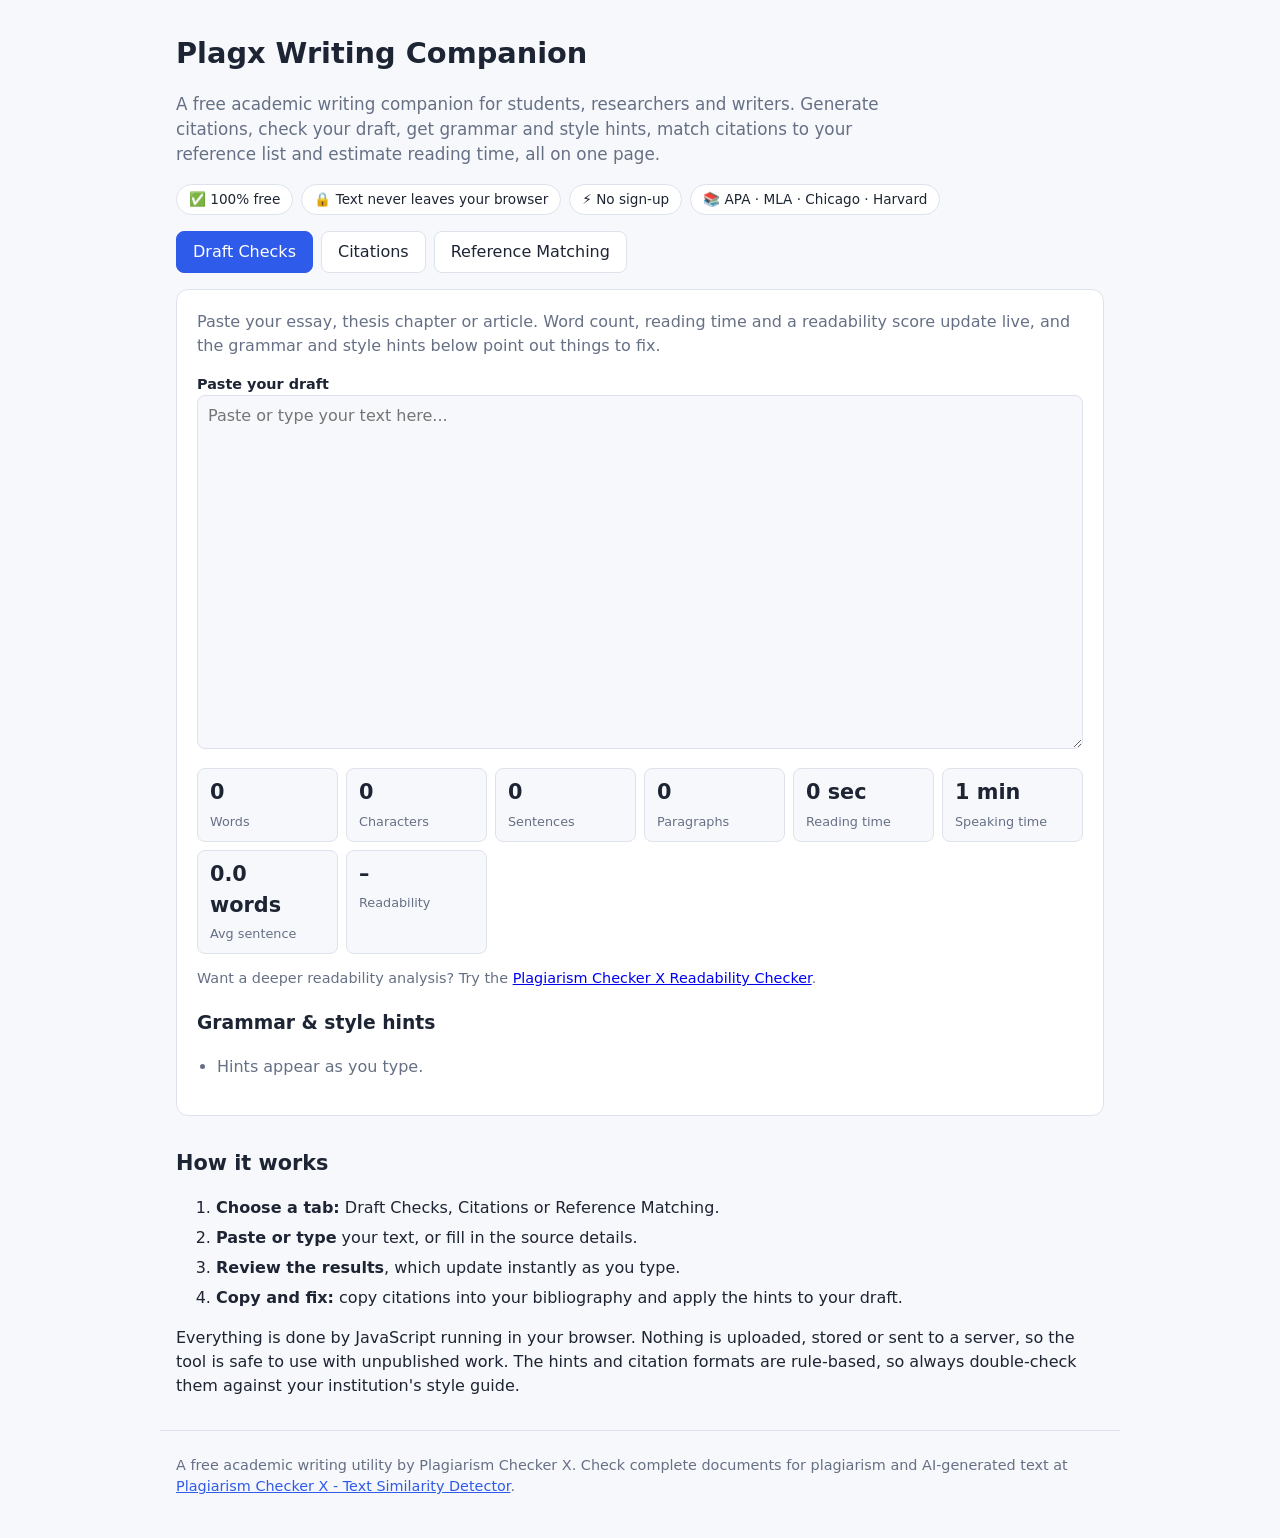
==== index.html @ 9433d222 "Remove features cards section" ====
<!doctype html>
<html lang="en">
<head>
<meta charset="utf-8">
<meta name="viewport" content="width=device-width, initial-scale=1">
<title>Plagx Writing Companion – Free Citation & Draft Checker</title>
<meta name="description" content="Free browser-based academic writing companion: citation generator (APA, MLA, Chicago, Harvard), draft checks, grammar hints, reference matching and reading time. Runs entirely in your browser.">
<link rel="canonical" href="https://plagiarismcheckerx.github.io/plagx-writing-companion/">
<link rel="stylesheet" href="style.css">
</head>
<body>
<header>
  <h1>Plagx Writing Companion</h1>
  <p class="lead">A free academic writing companion for students, researchers and writers. Generate citations, check your draft, get grammar and style hints, match citations to your reference list and estimate reading time, all on one page.</p>
  <ul class="pills">
    <li>✅ 100% free</li><li>🔒 Text never leaves your browser</li><li>⚡ No sign-up</li><li>📚 APA · MLA · Chicago · Harvard</li>
  </ul>
</header>

<nav class="tabs" role="tablist">
  <button class="tab active" data-tab="draft">Draft Checks</button>
  <button class="tab" data-tab="cite">Citations</button>
  <button class="tab" data-tab="refs">Reference Matching</button>
</nav>

<main>
  <section id="draft" class="panel active">
    <p class="intro">Paste your essay, thesis chapter or article. Word count, reading time and a readability score update live, and the grammar and style hints below point out things to fix.</p>
    <label for="draftText">Paste your draft</label>
    <textarea id="draftText" rows="14" placeholder="Paste or type your text here..."></textarea>
    <div class="stats" id="stats"></div>
    <p class="muted small">Want a deeper readability analysis? Try the <a href="https://plagiarismcheckerx.com/readability-checker?utm_source=github_pages&amp;utm_medium=referral&amp;utm_campaign=writing_companion">Plagiarism Checker X Readability Checker</a>.</p>
    <h3>Grammar &amp; style hints</h3>
    <ul id="hints" class="hints"><li class="muted">Hints appear as you type.</li></ul>
  </section>

  <section id="cite" class="panel">
    <p class="intro">Pick a source type and a citation style, then fill in the details. Your formatted reference appears instantly and is ready to copy into your bibliography.</p>
    <div class="grid">
      <label>Source type
        <select id="cType"><option value="book">Book</option><option value="journal">Journal article</option><option value="web">Website</option></select>
      </label>
      <label>Style
        <select id="cStyle"><option>APA</option><option>MLA</option><option>Chicago</option><option>Harvard</option></select>
      </label>
      <label>Authors (Last, First; Last, First)<input id="cAuthors" placeholder="Smith, John; Doe, Jane"></label>
      <label>Title<input id="cTitle"></label>
      <label>Year<input id="cYear" inputmode="numeric"></label>
      <label class="j b">Publisher<input id="cPublisher"></label>
      <label class="j">Journal<input id="cJournal"></label>
      <label class="j">Volume(Issue)<input id="cVolume" placeholder="12(3)"></label>
      <label class="j">Pages<input id="cPages" placeholder="45-67"></label>
      <label class="w">Website name<input id="cSite"></label>
      <label class="w j">URL / DOI<input id="cUrl"></label>
      <label class="w">Accessed date<input id="cAccessed" type="date"></label>
    </div>
    <div class="output"><p id="cOut" class="muted">Fill in the fields to generate a citation.</p>
      <button id="cCopy" type="button">Copy</button></div>
  </section>

  <section id="refs" class="panel">
    <p class="intro">Paste your body text on the left and your reference list on the right, one reference per line. The tool finds author–year citations such as (Smith, 2020), (Lee &amp; Khan, 2019; Ali et al., 2021) or Smith (2020), then shows which citations are missing from your list and which references are never cited.</p>
    <div class="grid two">
      <label>Body text<textarea id="rBody" rows="12"></textarea></label>
      <label>Reference list (one per line)<textarea id="rList" rows="12"></textarea></label>
    </div>
    <div id="rOut"></div>
  </section>

  <section class="about">

    <h2>How it works</h2>
    <ol class="steps">
      <li><b>Choose a tab:</b> Draft Checks, Citations or Reference Matching.</li>
      <li><b>Paste or type</b> your text, or fill in the source details.</li>
      <li><b>Review the results</b>, which update instantly as you type.</li>
      <li><b>Copy and fix:</b> copy citations into your bibliography and apply the hints to your draft.</li>
    </ol>
    <p>Everything is done by JavaScript running in your browser. Nothing is uploaded, stored or sent to a server, so the tool is safe to use with unpublished work. The hints and citation formats are rule-based, so always double-check them against your institution's style guide.</p>

  </section>
</main>

<footer>
  A free academic writing utility by Plagiarism Checker X.
  Check complete documents for plagiarism and AI-generated text at
  <a href="https://plagiarismcheckerx.com/?utm_source=github_pages&amp;utm_medium=referral&amp;utm_campaign=writing_companion">Plagiarism Checker X - Text Similarity Detector</a>.
</footer>
<script src="app.js"></script>
</body>
</html>
---- style.css ----
:root{--bg:#f7f8fb;--card:#fff;--text:#1d2433;--muted:#667085;--accent:#2f5bea;--border:#dde2ec;--warn:#b54708;--ok:#067647;--bad:#b42318}
@media (prefers-color-scheme:dark){:root{--bg:#12151c;--card:#1b202a;--text:#e6e9ef;--muted:#98a2b3;--accent:#7c9bff;--border:#2c3340;--warn:#f79009;--ok:#32d583;--bad:#f97066}}
*{box-sizing:border-box}
body{margin:0;font:16px/1.5 system-ui,-apple-system,Segoe UI,Roboto,sans-serif;background:var(--bg);color:var(--text)}
header,main,footer,.tabs{max-width:960px;margin:0 auto;padding:0 16px}
header{padding-top:32px}
h1{margin:0 0 4px;font-size:1.8rem}
header p,.muted{color:var(--muted)}
.tabs{display:flex;gap:8px;margin-top:16px;flex-wrap:wrap}
.tab{border:1px solid var(--border);background:var(--card);color:var(--text);padding:8px 16px;border-radius:8px;cursor:pointer;font:inherit}
.tab.active{background:var(--accent);color:#fff;border-color:var(--accent)}
.panel{display:none;background:var(--card);border:1px solid var(--border);border-radius:12px;padding:20px;margin:16px 0}
.panel.active{display:block}
label{display:flex;flex-direction:column;gap:4px;font-weight:600;font-size:.9rem}
textarea,input,select{font:inherit;padding:8px 10px;border:1px solid var(--border);border-radius:8px;background:var(--bg);color:var(--text);width:100%;font-weight:400}
textarea{resize:vertical}
.grid{display:grid;grid-template-columns:repeat(auto-fit,minmax(220px,1fr));gap:12px}
.grid.two{grid-template-columns:repeat(auto-fit,minmax(280px,1fr))}
.stats{display:grid;grid-template-columns:repeat(auto-fit,minmax(130px,1fr));gap:8px;margin:12px 0}
.stat{background:var(--bg);border:1px solid var(--border);border-radius:8px;padding:8px 12px}
.stat b{display:block;font-size:1.3rem}
.stat span{color:var(--muted);font-size:.8rem}
.hints{padding-left:20px}
.hints li{margin:4px 0}
.hints .tag{font-size:.75rem;color:var(--warn);font-weight:600;margin-right:6px;text-transform:uppercase}
.output{display:flex;gap:12px;align-items:flex-start;margin-top:16px;padding:12px;background:var(--bg);border-radius:8px}
.output p{flex:1;margin:0}
button#cCopy{border:0;background:var(--accent);color:#fff;padding:8px 14px;border-radius:8px;cursor:pointer;font:inherit}
.ok{color:var(--ok)}.bad{color:var(--bad)}
footer{padding:24px 16px 40px;color:var(--muted);font-size:.9rem;border-top:1px solid var(--border);margin-top:24px}
footer a{color:var(--accent)}
footer small{display:block;margin-top:4px}
.small{font-size:.9rem}
.lead{font-size:1.05rem;max-width:760px}
.pills{list-style:none;padding:0;margin:12px 0 0;display:flex;flex-wrap:wrap;gap:8px}
.pills li{background:var(--card);border:1px solid var(--border);border-radius:999px;padding:4px 12px;font-size:.85rem}
.intro{margin-top:0;color:var(--muted)}
.about{margin:32px 0}
.about h2{font-size:1.3rem;margin:28px 0 12px}
.cards{display:grid;grid-template-columns:repeat(auto-fit,minmax(210px,1fr));gap:12px}
.card{background:var(--card);border:1px solid var(--border);border-radius:12px;padding:16px}
.card h3{margin:0 0 6px;font-size:1rem}
.card p{margin:0;color:var(--muted);font-size:.92rem}
.steps li{margin:6px 0}
details{background:var(--card);border:1px solid var(--border);border-radius:8px;padding:10px 14px;margin:8px 0}
summary{cursor:pointer;font-weight:600}
details p{margin:8px 0 0;color:var(--muted)}
.about a{color:var(--accent)}
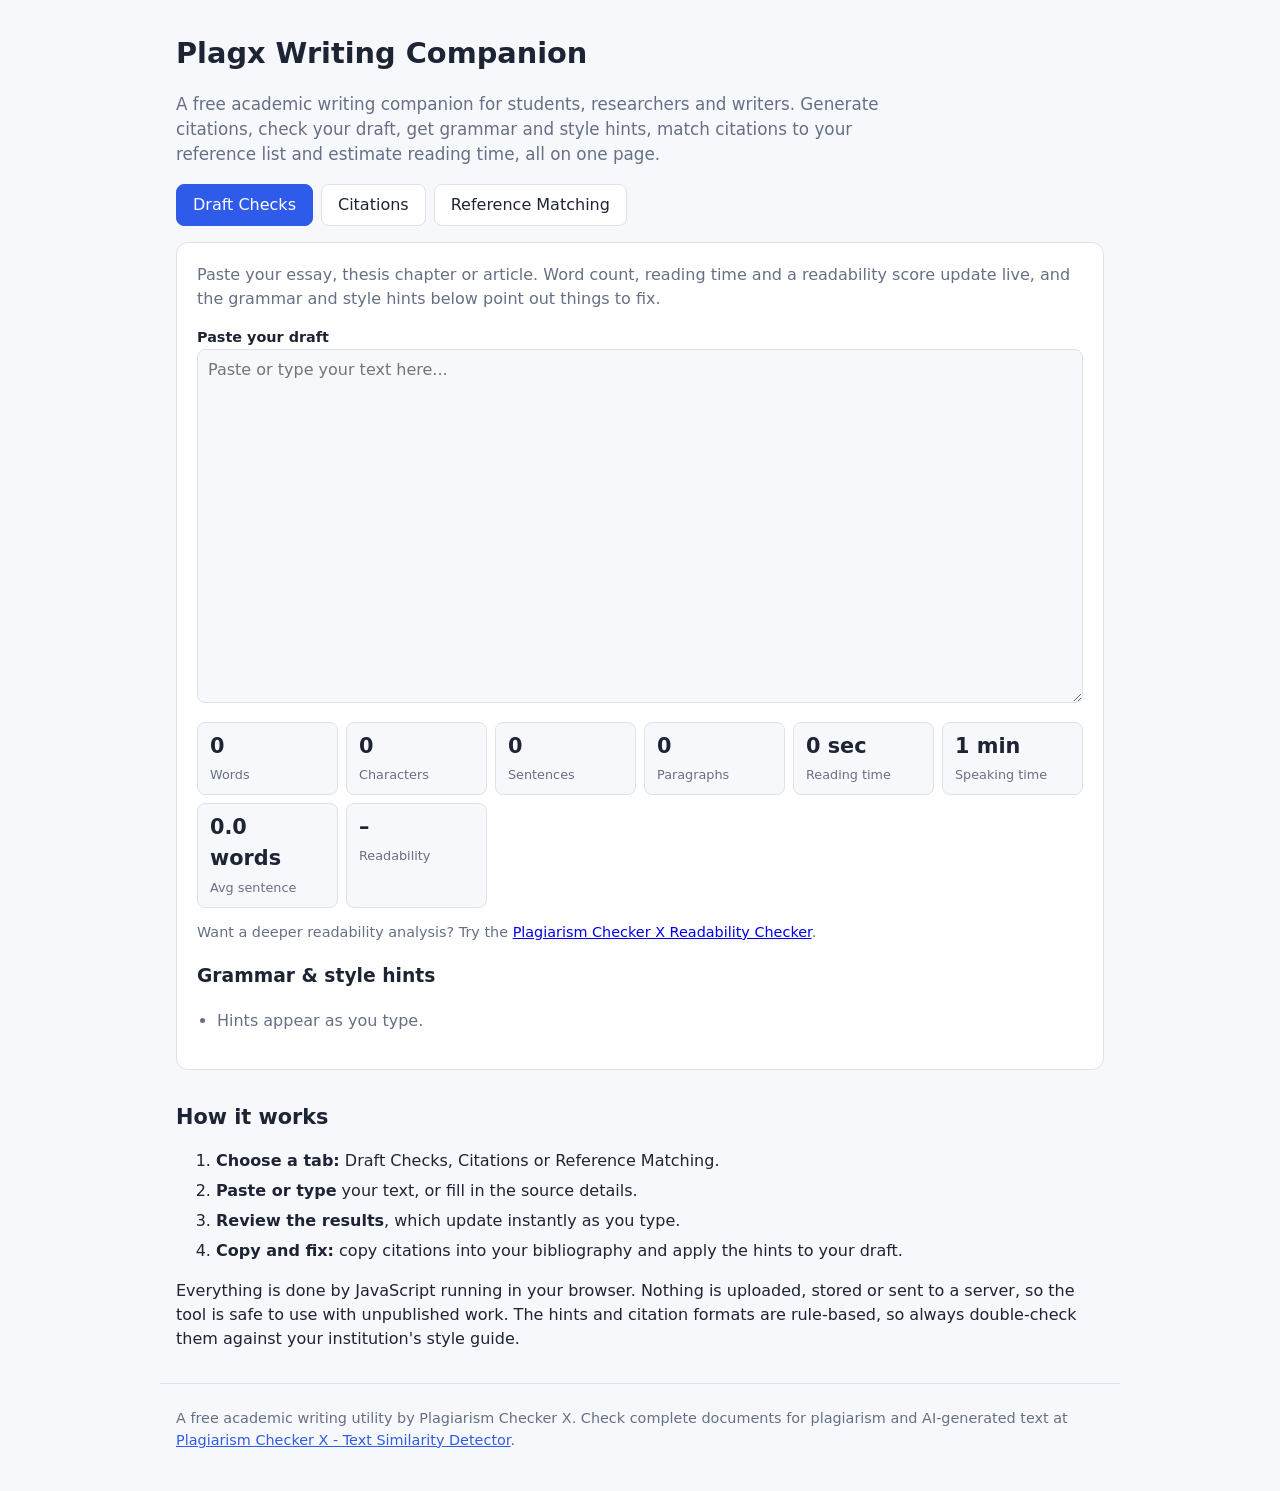
==== commit 1b6bd4a2: "Remove header badges" ====
--- a/index.html
+++ b/index.html
@@ -12,9 +12,6 @@
 <header>
   <h1>Plagx Writing Companion</h1>
   <p class="lead">A free academic writing companion for students, researchers and writers. Generate citations, check your draft, get grammar and style hints, match citations to your reference list and estimate reading time, all on one page.</p>
-  <ul class="pills">
-    <li>✅ 100% free</li><li>🔒 Text never leaves your browser</li><li>⚡ No sign-up</li><li>📚 APA · MLA · Chicago · Harvard</li>
-  </ul>
 </header>
 
 <nav class="tabs" role="tablist">
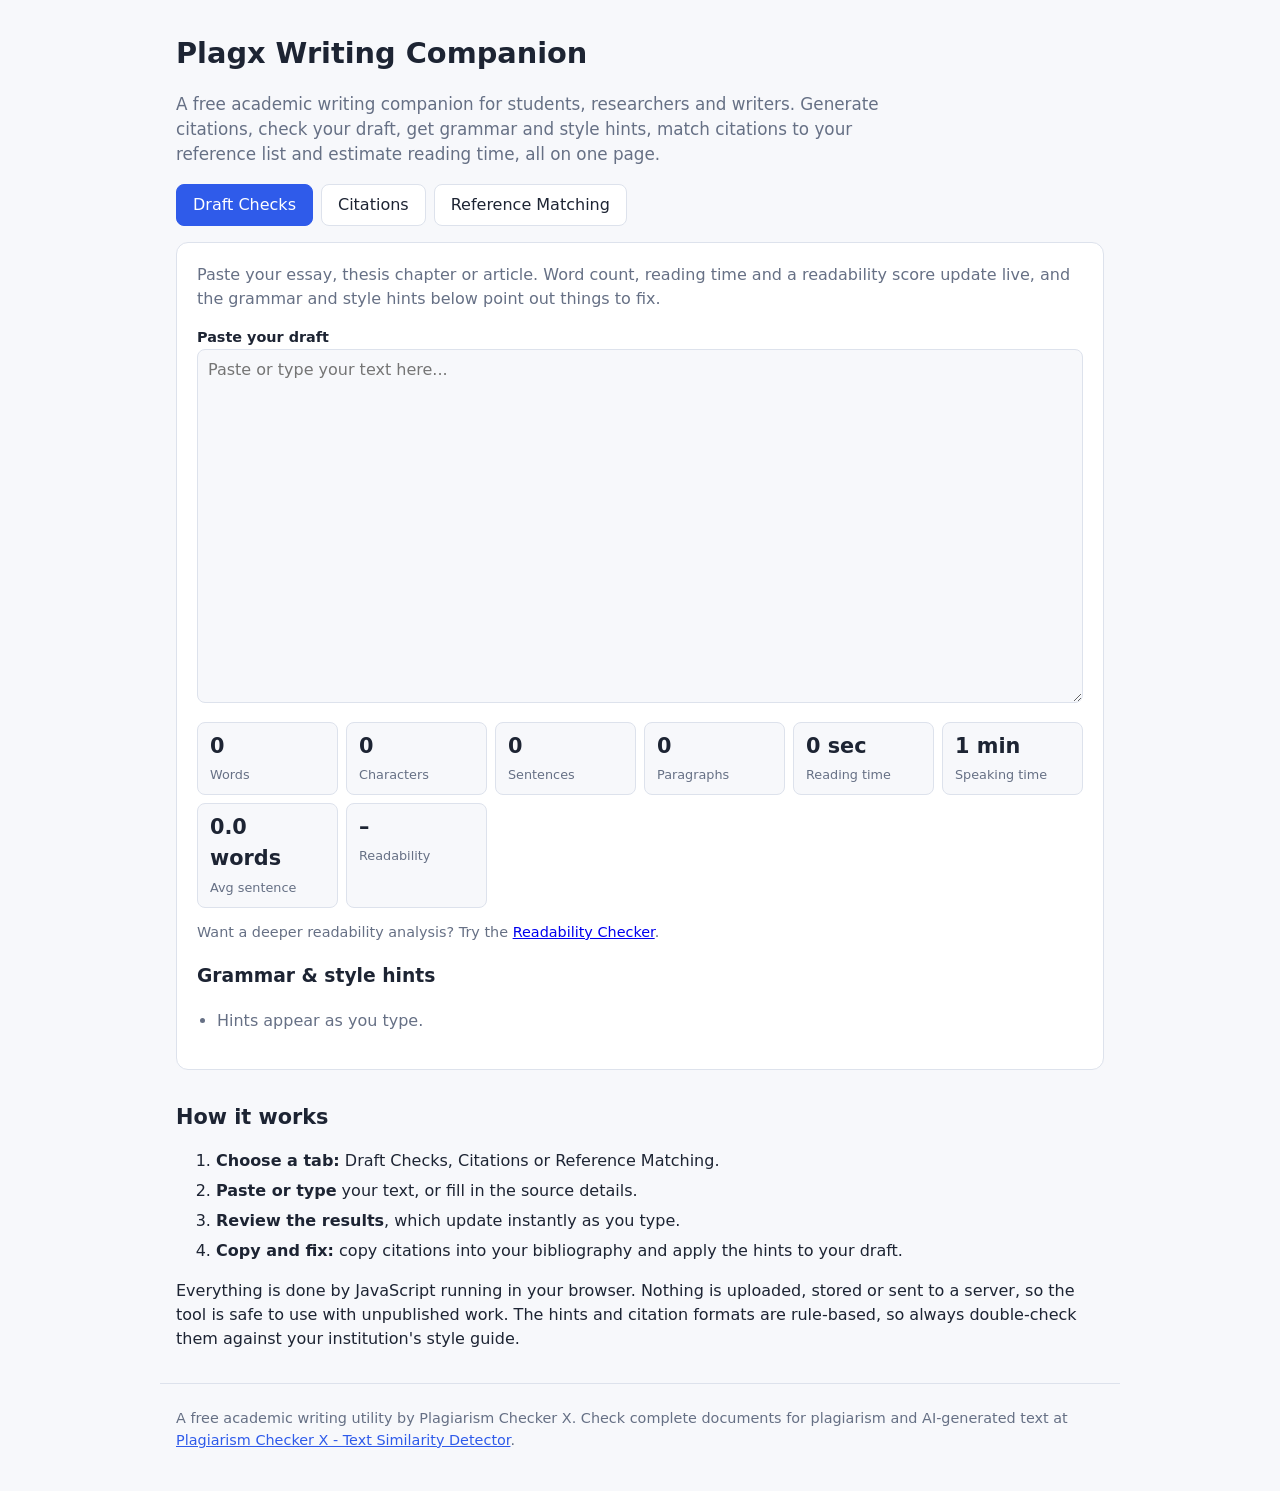
==== commit c35c12d3: "Shorten Readability Checker link text" ====
--- a/index.html
+++ b/index.html
@@ -26,7 +26,7 @@
     <label for="draftText">Paste your draft</label>
     <textarea id="draftText" rows="14" placeholder="Paste or type your text here..."></textarea>
     <div class="stats" id="stats"></div>
-    <p class="muted small">Want a deeper readability analysis? Try the <a href="https://plagiarismcheckerx.com/readability-checker?utm_source=github_pages&amp;utm_medium=referral&amp;utm_campaign=writing_companion">Plagiarism Checker X Readability Checker</a>.</p>
+    <p class="muted small">Want a deeper readability analysis? Try the <a href="https://plagiarismcheckerx.com/readability-checker?utm_source=github_pages&amp;utm_medium=referral&amp;utm_campaign=writing_companion">Readability Checker</a>.</p>
     <h3>Grammar &amp; style hints</h3>
     <ul id="hints" class="hints"><li class="muted">Hints appear as you type.</li></ul>
   </section>
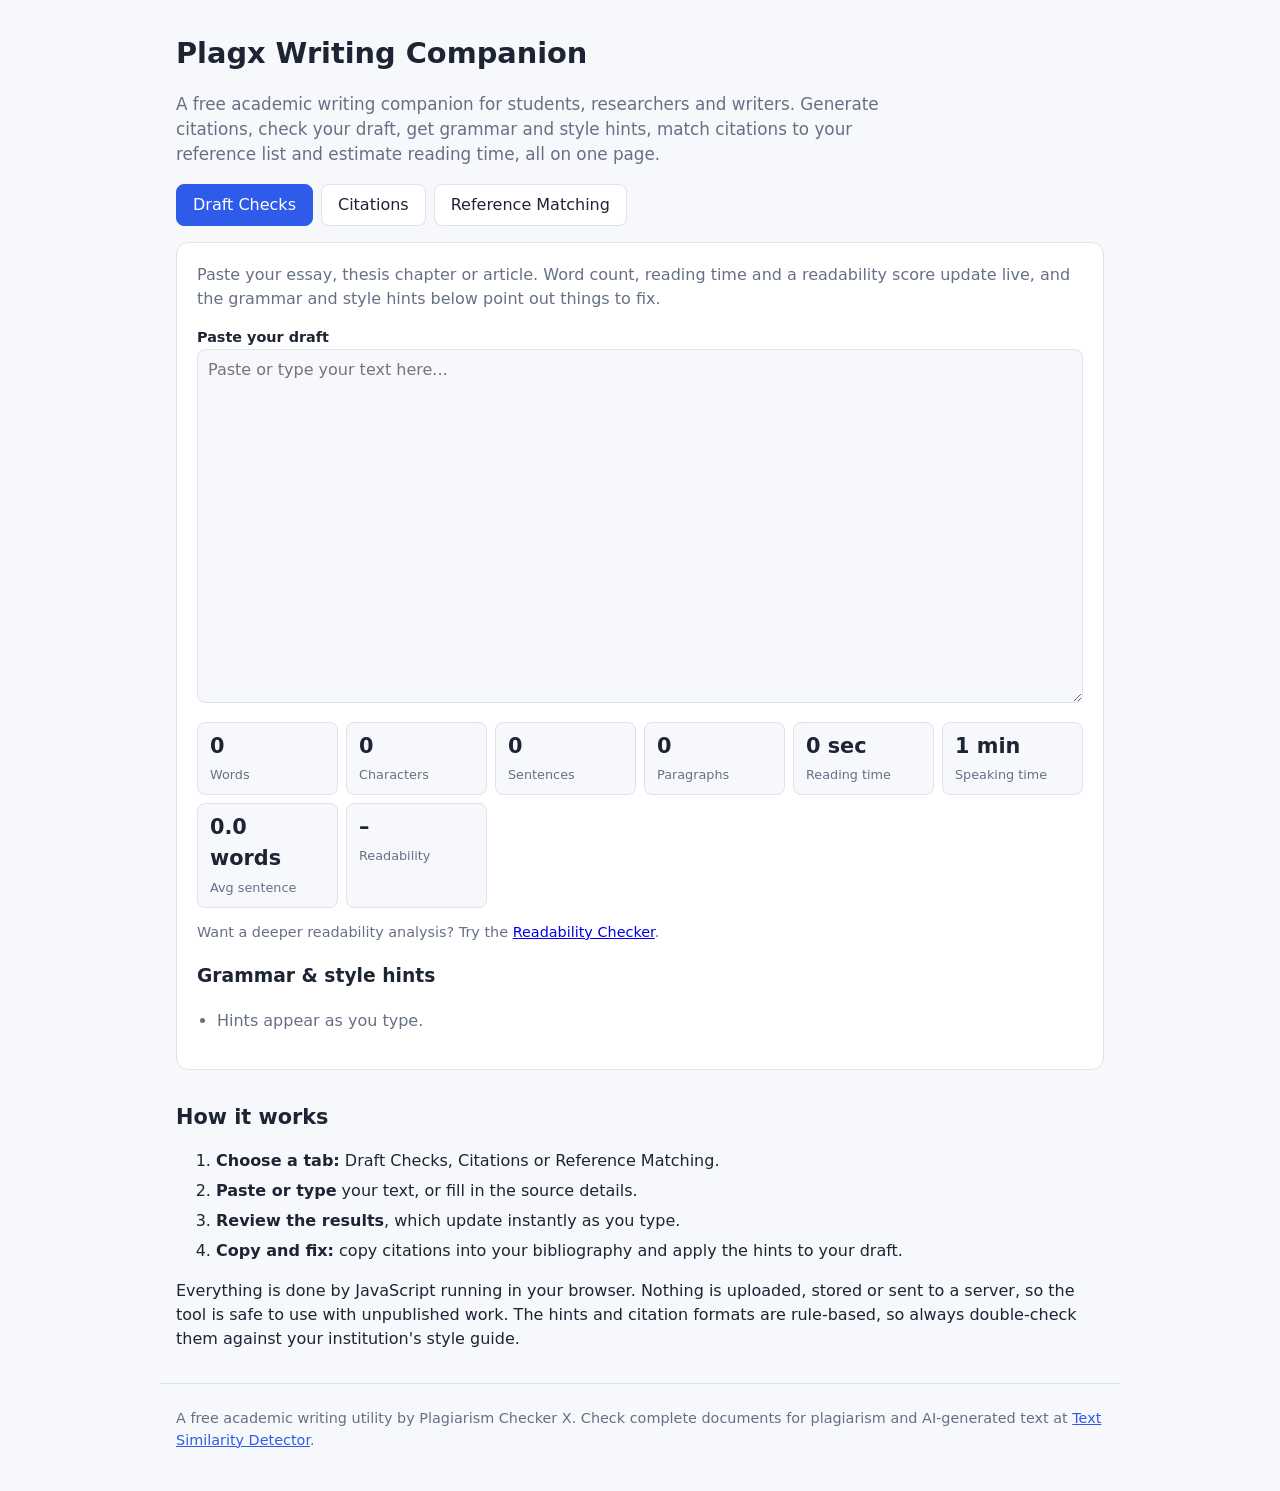
==== commit 4a2c5511: "Shorten Text Similarity Detector link text" ====
--- a/index.html
+++ b/index.html
@@ -81,7 +81,7 @@
 <footer>
   A free academic writing utility by Plagiarism Checker X.
   Check complete documents for plagiarism and AI-generated text at
-  <a href="https://plagiarismcheckerx.com/?utm_source=github_pages&amp;utm_medium=referral&amp;utm_campaign=writing_companion">Plagiarism Checker X - Text Similarity Detector</a>.
+  <a href="https://plagiarismcheckerx.com/?utm_source=github_pages&amp;utm_medium=referral&amp;utm_campaign=writing_companion">Text Similarity Detector</a>.
 </footer>
 <script src="app.js"></script>
 </body>
